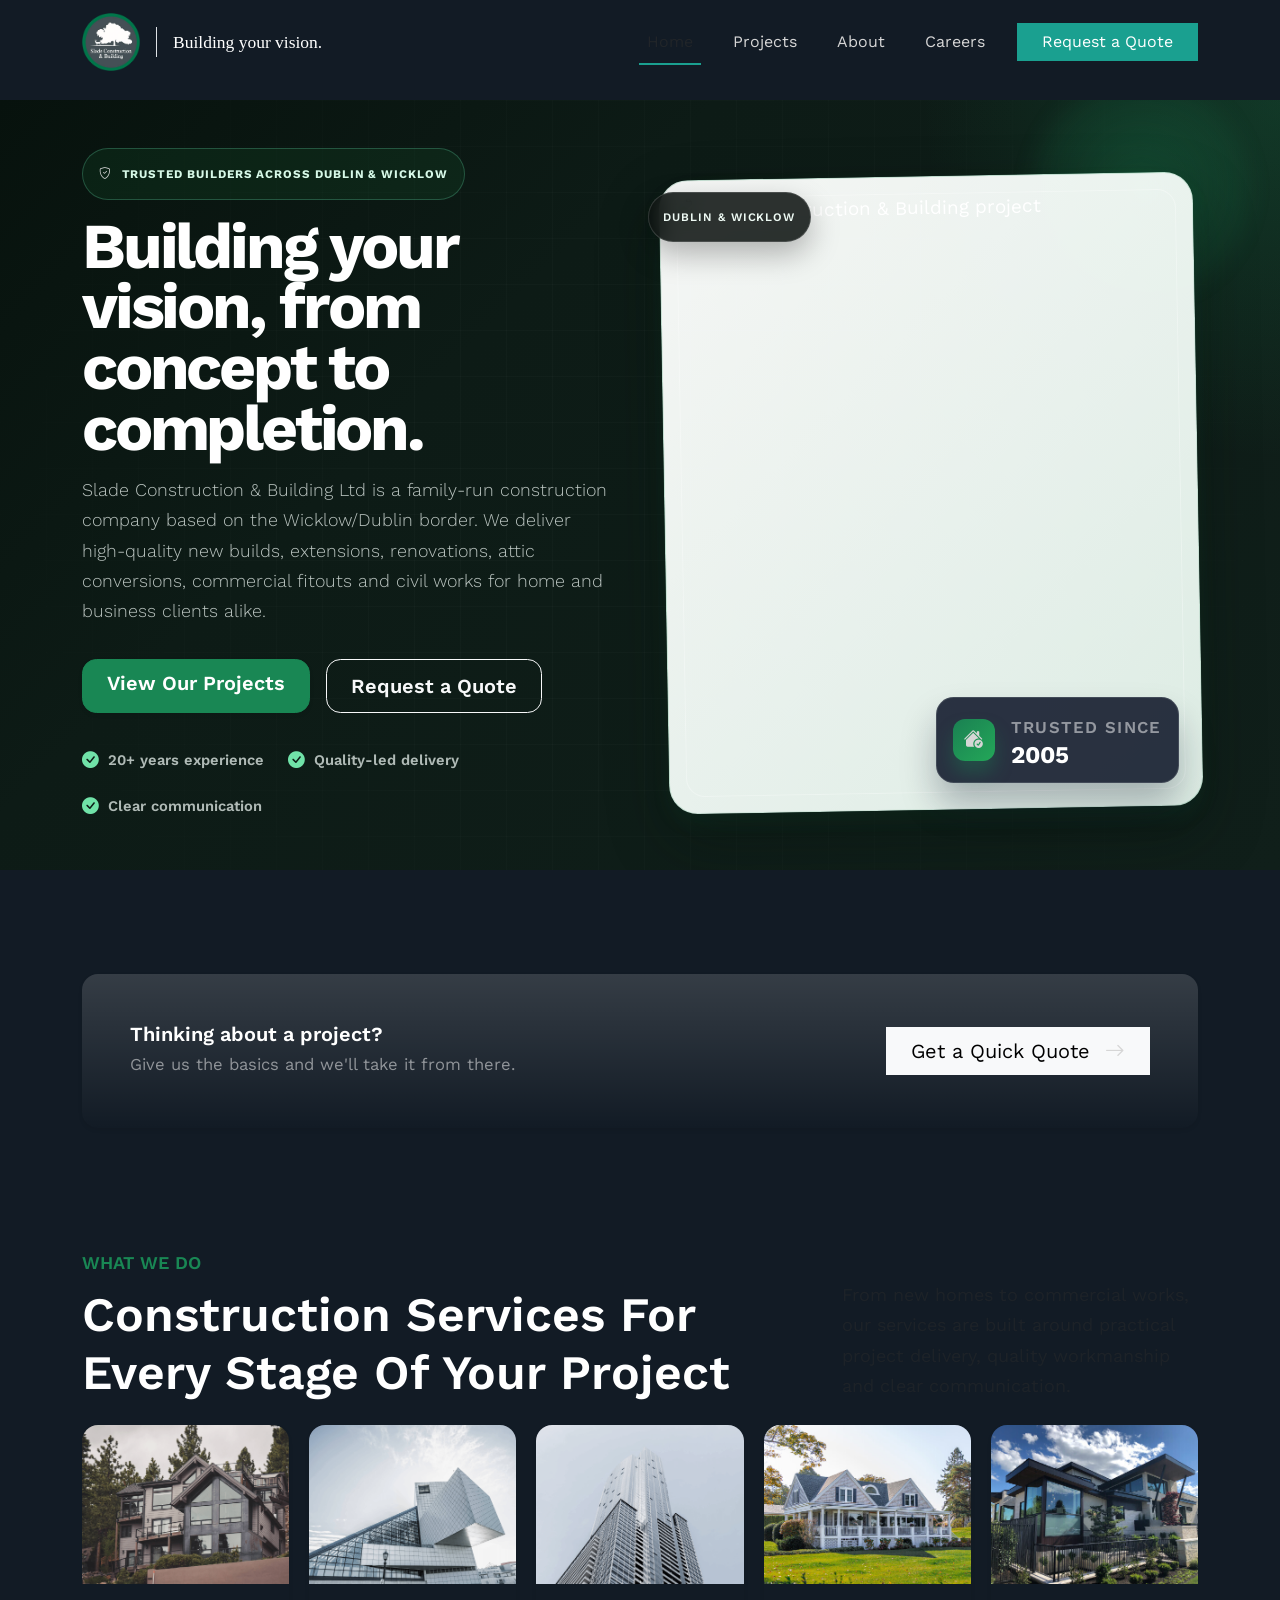
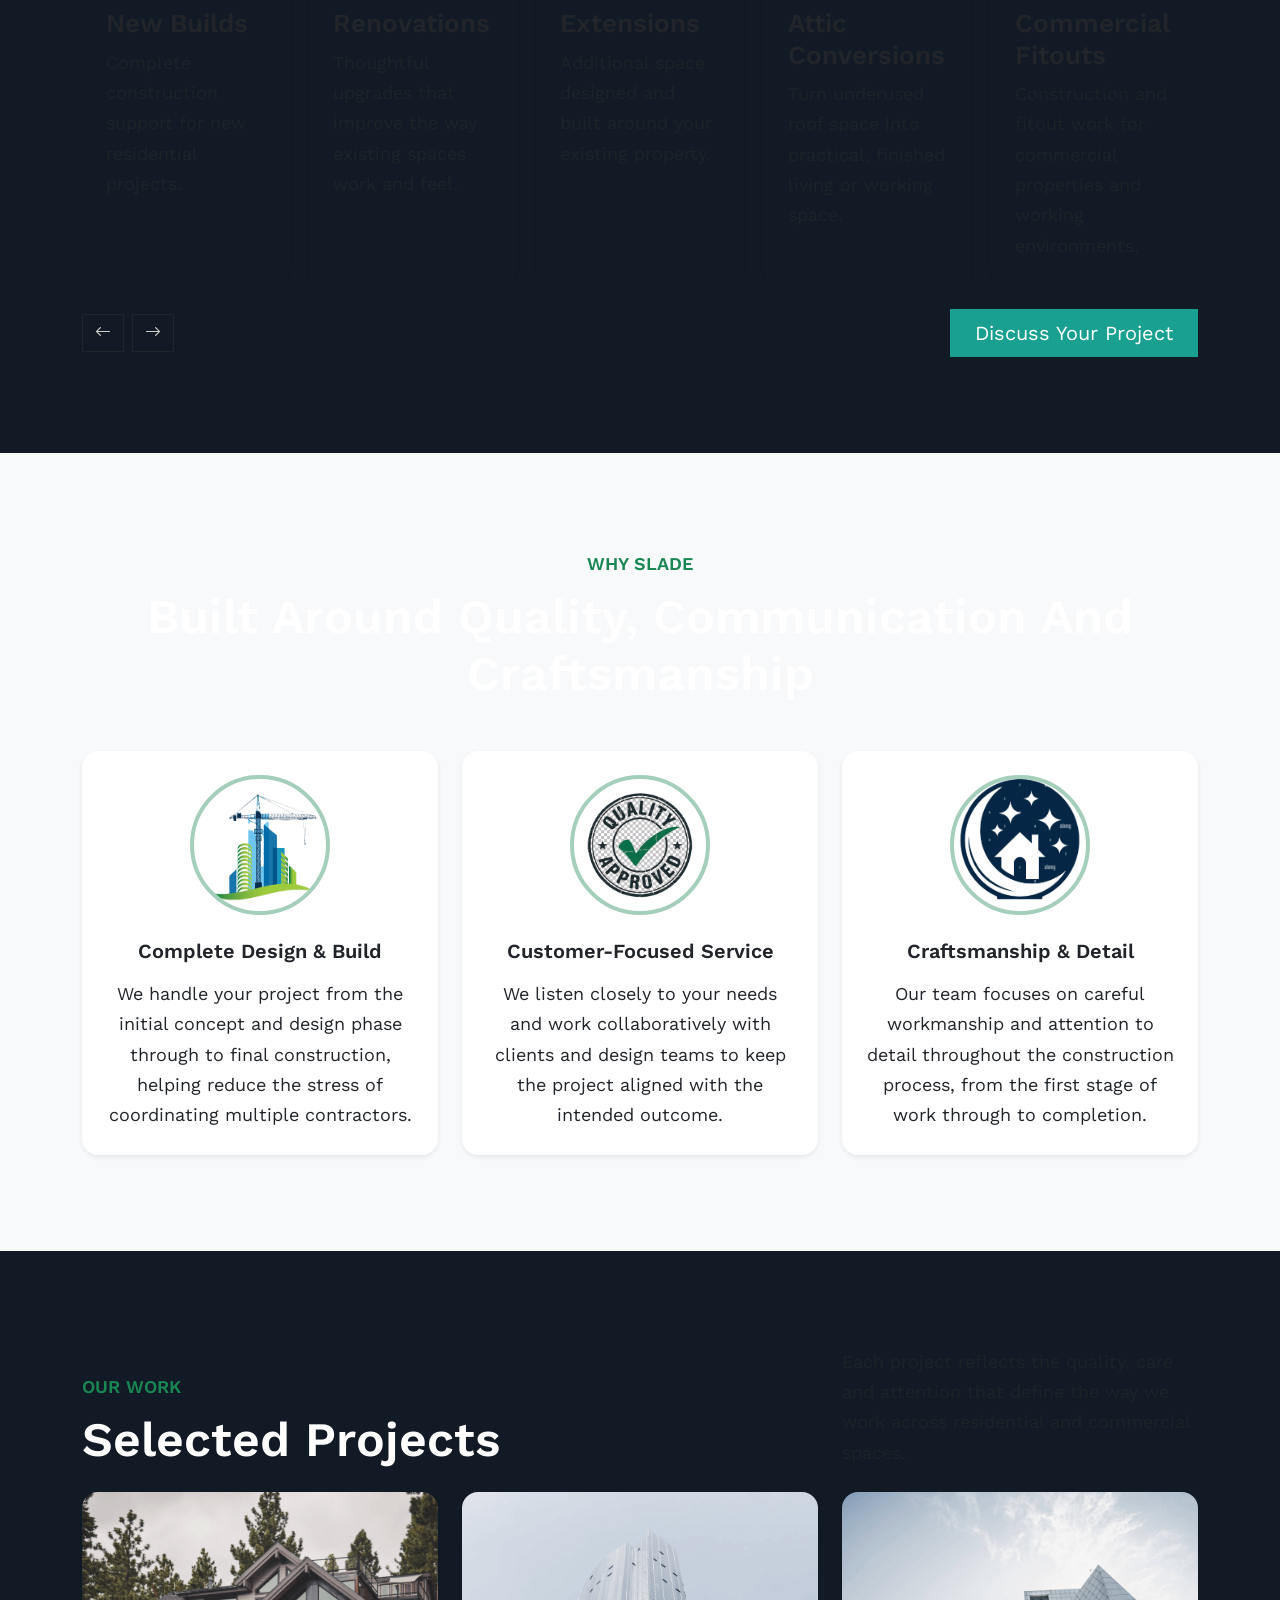
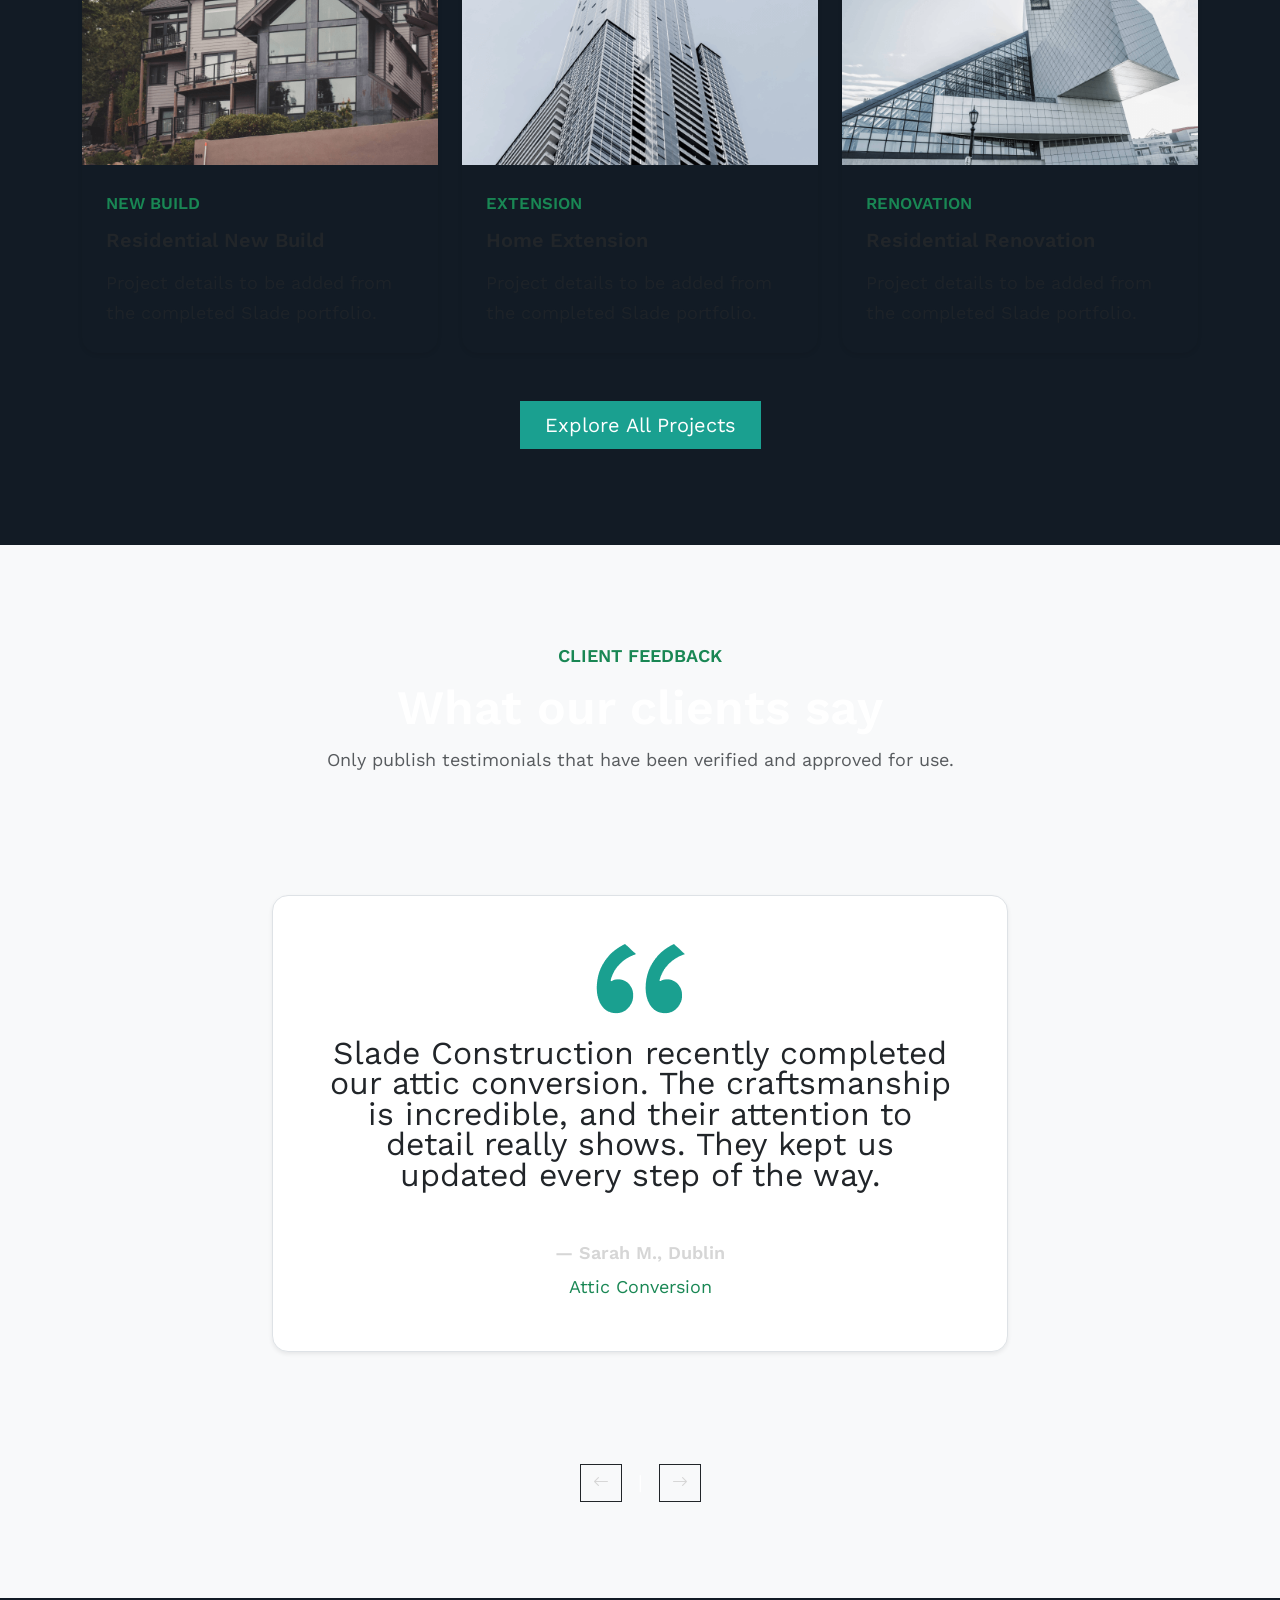
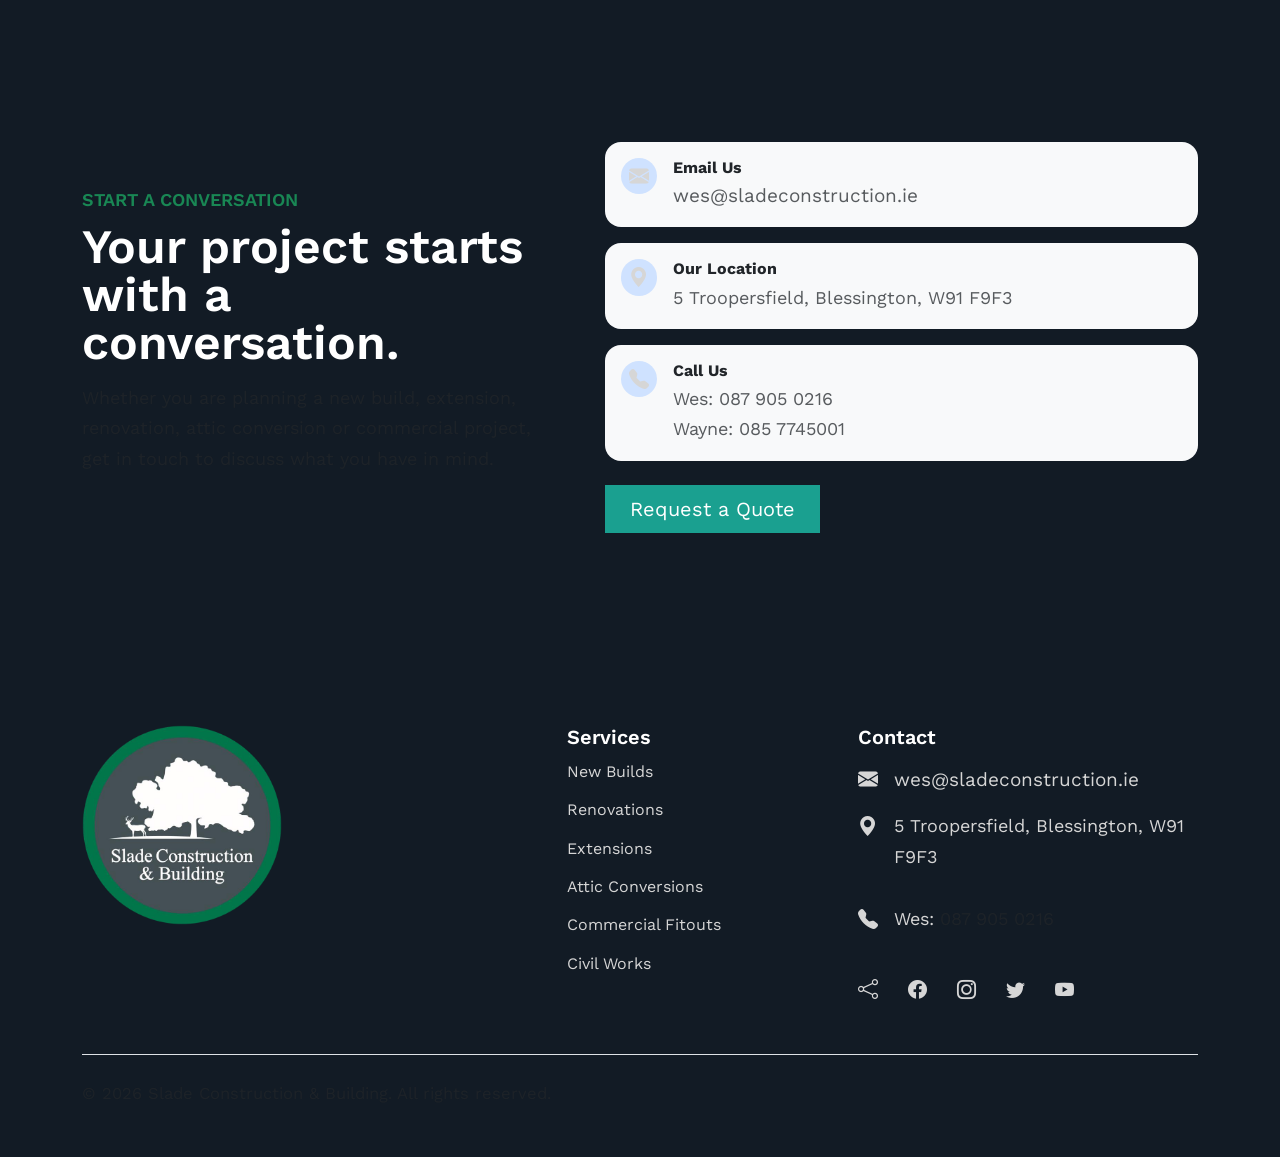
==== public/index.html @ 8c573cda "feat(ui): add dark template for Slade Company" ====
<!doctype html>
<html lang="en">

<head>
  <meta charset="utf-8">
  <meta name="viewport" content="width=device-width, initial-scale=1">

  <title>Slade Construction & Building | Dublin & Wicklow</title>
  <meta name="description"
    content="Slade Construction & Building delivers new builds, renovations, extensions, attic conversions, commercial fitouts and civil works across Dublin and Wicklow.">

  <link rel="canonical" href="https://sladeconstruction.ie/">

  <meta property="og:title" content="Slade Construction & Building">
  <meta property="og:description"
    content="Construction, renovations, extensions, new builds and commercial works across Dublin and Wicklow.">
  <meta property="og:url" content="https://sladeconstruction.ie/">
  <meta property="og:type" content="website">

  <link rel="stylesheet" href="css/vendor.css">
  <link rel="stylesheet" href="https://cdn.jsdelivr.net/npm/swiper@9/swiper-bundle.min.css">
  <link rel="stylesheet" href="https://cdn.jsdelivr.net/npm/bootstrap-icons@1.5.0/font/bootstrap-icons.css">
  <link href="https://cdn.jsdelivr.net/npm/bootstrap@5.2.3/dist/css/bootstrap.min.css" rel="stylesheet"
    integrity="sha384-rbsA2VBKQhggwzxH7pPCaAqO46MgnOM80zW1RWuH61DGLwZJEdK2Kadq2F9CUG65"
    crossorigin="anonymous">
  <link rel="stylesheet" href="style.css">

  <link rel="preconnect" href="https://fonts.googleapis.com">
  <link rel="preconnect" href="https://fonts.gstatic.com" crossorigin>
  <link
    href="https://fonts.googleapis.com/css2?family=Work+Sans:wght@300;400;500;600;700&display=swap"
    rel="stylesheet">

  <script src="js/modernizr.js"></script>
  <style>
    .site-logo { max-height: 58px; width: auto; object-fit: contain; }

    .site-header { backdrop-filter: blur(12px); }

    .hero-modern {
      position: relative;
      background:
        radial-gradient(circle at top right, rgba(33, 182, 110, 0.18), transparent 24%),
        linear-gradient(135deg, #07120d 0%, #0d1b16 35%, #101f1a 100%);
      overflow: hidden;
    }

    .hero-modern::before {
      content: "";
      position: absolute;
      inset: 0;
      background-image: linear-gradient(rgba(255, 255, 255, 0.02) 1px, transparent 1px), linear-gradient(90deg, rgba(255, 255, 255, 0.02) 1px, transparent 1px);
      background-size: 46px 46px;
      mask-image: radial-gradient(circle at center, black 35%, transparent 100%);
      pointer-events: none;
    }

    .hero-visual {
      position: relative;
      max-width: 680px;
      margin-inline: auto;
      z-index: 1;
    }

    .hero-visual::before {
      content: "";
      position: absolute;
      inset: -14% -10% auto auto;
      width: 220px;
      height: 220px;
      background: radial-gradient(circle, rgba(25, 135, 84, 0.32), rgba(25, 135, 84, 0));
      filter: blur(10px);
      border-radius: 50%;
      z-index: 0;
    }

    .hero-visual-tag {
      position: absolute;
      left: -1rem;
      top: 1.5rem;
      z-index: 3;
      background: rgba(9, 15, 12, 0.85);
      border: 1px solid rgba(255, 255, 255, 0.14);
      backdrop-filter: blur(10px);
      box-shadow: 0 12px 30px rgba(0, 0, 0, 0.28);
      color: #eefaf4;
      padding: 0.55rem 0.9rem;
      border-radius: 999px;
      font-size: 0.72rem;
      letter-spacing: 0.08em;
      text-transform: uppercase;
      font-weight: 600;
    }

    .hero-visual-card {
      position: relative;
      z-index: 1;
      background: linear-gradient(135deg, rgba(255,255,255,0.96), rgba(230,245,236,0.96));
      border: 1px solid rgba(25, 135, 84, 0.18);
      border-radius: 1.8rem;
      padding: 1rem;
      box-shadow: 0 26px 60px rgba(7, 18, 13, 0.38), 0 10px 18px rgba(25, 135, 84, 0.12);
      transform: translateY(8px) rotate(-1deg);
      overflow: hidden;
    }

    .hero-visual-card img {
      display: block;
      width: 100%;
      height: 600px;
      object-fit: cover;
      border-radius: 1.2rem;
      box-shadow: inset 0 0 0 1px rgba(255,255,255,0.3);
    }

    .hero-visual-badge {
      position: absolute;
      right: 1.2rem;
      bottom: 1.2rem;
      z-index: 3;
      background: rgba(15, 23, 42, 0.88);
      border: 1px solid rgba(255, 255, 255, 0.12);
      border-radius: 1.1rem;
      box-shadow: 0 22px 35px rgba(15, 23, 42, 0.28);
      padding: 0.9rem 1rem;
      min-width: 225px;
      color: #fff;
    }

    .hero-visual-badge .hero-icon {
      display: inline-flex;
      align-items: center;
      justify-content: center;
      width: 42px;
      height: 42px;
      border-radius: 12px;
      background: linear-gradient(135deg, rgba(25, 135, 84, 0.92), rgba(34, 197, 94, 0.8));
      color: #fff;
      font-size: 1.2rem;
      box-shadow: 0 12px 18px rgba(25, 135, 84, 0.35);
    }

    .hero-copy {
      position: relative;
      z-index: 1;
      color: #f4f8f5;
    }

    .hero-copy .eyebrow {
      display: inline-flex;
      align-items: center;
      gap: 0.6rem;
      border: 1px solid rgba(110, 231, 183, 0.25);
      background: rgba(22, 101, 52, 0.18);
      color: #d7f9e8;
      border-radius: 999px;
      padding: 0.6rem 1rem;
      font-size: 0.73rem;
      letter-spacing: 0.08em;
      text-transform: uppercase;
      font-weight: 700;
    }

    .hero-copy h1 {
      color: #fff;
      letter-spacing: -0.05em;
      font-size: clamp(2.7rem, 5vw, 5rem);
      line-height: 0.95;
      max-width: 620px;
    }

    .hero-copy .lead {
      color: rgba(228, 236, 232, 0.8);
      max-width: 620px;
      font-size: clamp(1.06rem, 1.4vw, 1.25rem);
    }

    .hero-actions {
      display: flex;
      flex-wrap: wrap;
      gap: 1rem;
      margin-top: 2rem;
    }

    .hero-actions .btn {
      min-height: 54px;
      padding-inline: 1.5rem;
      font-weight: 600;
      border-radius: 0.9rem;
    }

    .hero-metrics {
      display: flex;
      flex-wrap: wrap;
      gap: 1rem 1.5rem;
      margin-top: 2rem;
      color: rgba(228, 236, 232, 0.76);
      font-size: 0.92rem;
      font-weight: 600;
    }

    .hero-metrics span {
      display: inline-flex;
      align-items: center;
      gap: 0.55rem;
    }

    .hero-metrics i {
      color: #70e2a8;
      font-size: 1.05rem;
    }

    @media (max-width: 991.98px) {
      .hero-visual-card img {
        height: 500px;
      }

      .hero-visual-tag {
        left: 1rem;
      }
    }

    @media (max-width: 575.98px) {
      .hero-visual-card {
        padding: 0.75rem;
        border-radius: 1.4rem;
      }

      .hero-visual-card img {
        height: 360px;
        border-radius: 1rem;
      }

      .hero-visual-badge {
        right: 0.75rem;
        bottom: 0.75rem;
        min-width: 180px;
        padding: 0.75rem 0.8rem;
      }
    }
  </style>

  <style>
    .quote-modal .modal-content, #quoteModal .modal-content { border-radius: 1rem; }
    #quoteModal .form-control, #quoteModal .form-select { border-radius: .65rem; }
    #quoteModal .modal-header { border-bottom: 0; }
    @media (max-width: 575.98px) {
      #quoteModal .modal-body, #quoteModal .modal-header { padding-left: 1.25rem !important; padding-right: 1.25rem !important; }
    }
  </style>
</head>

<body data-bs-spy="scroll" data-bs-target="#main-navigation" data-bs-smooth-scroll="true" tabindex="0">

  <!-- Header -->
  <header id="nav" class="site-header position-fixed text-white bg-dark">
    <nav id="main-navigation" class="navbar navbar-expand-lg py-2" aria-label="Main navigation">
      <div class="container">
        <a class="navbar-brand d-flex align-items-center gap-3" href="./index.html" aria-label="Slade Construction & Building home">
          <img src="images/logo.png" class="site-logo" alt="Slade Construction & Building">
          <span class="d-none d-sm-block small text-white-80 border-start ps-3" style="font-family: 'Satisfy', cursive; font-weight: 500; font-style: bold; ">Building your vision.</span>
        </a>

        <button class="navbar-toggler text-white border-0" type="button" data-bs-toggle="offcanvas"
          data-bs-target="#mainMenu" aria-controls="mainMenu" aria-label="Open navigation">
          <i class="bi bi-list fs-2" aria-hidden="true"></i>
        </button>

        <div class="offcanvas offcanvas-end" tabindex="-1" id="mainMenu" aria-labelledby="mainMenuLabel">
          <div class="offcanvas-header">
            <h2 class="offcanvas-title h5" id="mainMenuLabel">Slade Construction</h2>
            <button type="button" class="btn-close btn-close-white" data-bs-dismiss="offcanvas" aria-label="Close navigation"></button>
          </div>
          <div class="offcanvas-body">
            <ul class="navbar-nav align-items-lg-center justify-content-end flex-grow-1">
              <li class="nav-item"><a class="nav-link active me-lg-4" href="index.html">Home</a></li>
              <li class="nav-item"><a class="nav-link me-lg-4" href="projects.html">Projects</a></li>
              <li class="nav-item"><a class="nav-link me-lg-4" href="about.html">About</a></li>
              <li class="nav-item"><a class="nav-link me-lg-4" href="careers.html">Careers</a></li>
              <li class="nav-item mt-3 mt-lg-0">
                <button type="button" class="btn btn-primary px-4" data-bs-toggle="modal" data-bs-target="#quoteModal">Request a Quote</button>
              </li>
            </ul>
          </div>
        </div>
      </div>
    </nav>
  </header>

  <main>
    <!-- Hero -->
    <section id="billboard" aria-labelledby="hero-title" class="hero-modern position-relative overflow-hidden">
      <div class="container py-5 py-lg-6 position-relative">
        <div class="row flex-lg-row-reverse align-items-center g-5">

          <div class="col-lg-6">
            <div class="hero-visual">
              <div class="hero-visual-tag">Dublin & Wicklow</div>
              <div class="hero-visual-card">
                <img src="images/billboard.png" alt="Slade Construction & Building project" width="700" height="500">
              </div>
              <div class="hero-visual-badge d-flex align-items-center gap-3">
                <div class="hero-icon"><i class="bi bi-house-check-fill" aria-hidden="true"></i></div>
                <div>
                  <div class="small text-white-50 text-uppercase fw-semibold" style="letter-spacing: .08em;">Trusted since</div>
                  <div class="fs-4 fw-bold lh-1 mb-0">2005</div>
                </div>
              </div>
            </div>
          </div>

          <div class="col-lg-6 hero-copy">
            <span class="eyebrow">
              <i class="bi bi-shield-check" aria-hidden="true"></i> Trusted builders across Dublin & Wicklow
            </span>

            <h1 id="hero-title" class="my-3 fw-bold">Building your vision, from concept to completion.</h1>

            <p class="lead mb-4">
              Slade Construction & Building Ltd is a family-run construction company based on the
              Wicklow/Dublin border. We deliver high-quality new builds, extensions, renovations,
              attic conversions, commercial fitouts and civil works for home and business clients alike.
            </p>

            <div class="hero-actions">
              <a href="#projects" class="btn btn-success btn-lg shadow-sm">View Our Projects</a>
              <button type="button" class="btn btn-outline-light btn-lg" data-bs-toggle="modal" data-bs-target="#quoteModal">
                Request a Quote
              </button>
            </div>

            <div class="hero-metrics small">
              <span><i class="bi bi-check-circle-fill" aria-hidden="true"></i> 20+ years experience</span>
              <span><i class="bi bi-check-circle-fill" aria-hidden="true"></i> Quality-led delivery</span>
              <span><i class="bi bi-check-circle-fill" aria-hidden="true"></i> Clear communication</span>
            </div>
          </div>

        </div>
      </div>
    </section>

    <!-- Quick quote CTA -->
    <section id="quote-selector" class="py-4" aria-labelledby="quote-title">
      <div class="container">
        <div class="billboard-search p-4 p-md-5 d-flex flex-column flex-md-row align-items-md-center justify-content-between gap-3 rounded-4 border-0 shadow-sm bg-gradient" style="background: linear-gradient(135deg, rgba(15, 23, 42, 0.95), rgba(22, 101, 52, 0.88)); color: #fff;">
          <div>
            <h2 id="quote-title" class="h5 mb-1 text-white">Thinking about a project?</h2>
            <p class="small text-white-50 mb-0">Give us the basics and we'll take it from there.</p>
          </div>
          <button type="button" class="btn btn-light btn-lg px-4" data-bs-toggle="modal" data-bs-target="#quoteModal">
            Get a Quick Quote <i class="bi bi-arrow-right ms-2" aria-hidden="true"></i>
          </button>
        </div>
      </div>
    </section>

    <!-- Services -->
    <section id="services" aria-labelledby="services-title">
      <div class="container my-5 py-5">
        <div class="row align-items-end mb-4">
          <div class="col-lg-8">
            <p class="text-uppercase fw-semibold mb-2 text-success">What we do</p>
            <h2 id="services-title" class="text-capitalize m-0">Construction services for every stage of your project</h2>
          </div>
          <div class="col-lg-4">
            <p class="mb-0 mt-3 mt-lg-0 text-body-secondary">
              From new homes to commercial works, our services are built around practical project delivery,
              quality workmanship and clear communication.
            </p>
          </div>
        </div>

        <section class="swiper residence-swiper position-relative overflow-hidden" aria-label="Slade Construction services">
          <div class="swiper-wrapper">

            <div class="swiper-slide h-auto">
              <article class="card h-100 border-0 shadow-sm rounded-4 overflow-hidden">
                <a href="#contact" aria-label="Enquire about new builds">
                  <img src="images/item15.png" class="card-img-top" alt="New build construction project">
                </a>
                <div class="card-body p-4 d-flex flex-column">
                  <a href="projects.html" class="h5 card-title text-dark text-decoration-none">New Builds</a>
                  <p class="card-text text-body-secondary">Complete construction support for new residential projects.</p>
                </div>
              </article>
            </div>

            <div class="swiper-slide h-auto">
              <article class="card h-100 border-0 shadow-sm rounded-4 overflow-hidden">
                <a href="#contact" aria-label="Enquire about renovations">
                  <img src="images/item16.png" class="card-img-top" alt="Renovation project">
                </a>
                <div class="card-body p-4 d-flex flex-column">
                  <a href="projects.html" class="h5 card-title text-dark text-decoration-none">Renovations</a>
                  <p class="card-text text-body-secondary">Thoughtful upgrades that improve the way existing spaces work and feel.</p>
                </div>
              </article>
            </div>

            <div class="swiper-slide h-auto">
              <article class="card h-100 border-0 shadow-sm rounded-4 overflow-hidden">
                <a href="#contact" aria-label="Enquire about extensions">
                  <img src="images/item17.png" class="card-img-top" alt="Home extension project">
                </a>
                <div class="card-body p-4 d-flex flex-column">
                  <a href="projects.html" class="h5 card-title text-dark text-decoration-none">Extensions</a>
                  <p class="card-text text-body-secondary">Additional space designed and built around your existing property.</p>
                </div>
              </article>
            </div>

            <div class="swiper-slide h-auto">
              <article class="card h-100 border-0 shadow-sm rounded-4 overflow-hidden">
                <a href="#contact" aria-label="Enquire about attic conversions">
                  <img src="images/item1.jpg" class="card-img-top" alt="Attic conversion project">
                </a>
                <div class="card-body p-4 d-flex flex-column">
                  <a href="projects.html" class="h5 card-title text-dark text-decoration-none">Attic Conversions</a>
                  <p class="card-text text-body-secondary">Turn underused roof space into practical, finished living or working space.</p>
                </div>
              </article>
            </div>

            <div class="swiper-slide h-auto">
              <article class="card h-100 border-0 shadow-sm rounded-4 overflow-hidden">
                <a href="#contact" aria-label="Enquire about commercial fitouts">
                  <img src="images/item2.jpg" class="card-img-top" alt="Commercial fitout project">
                </a>
                <div class="card-body p-4 d-flex flex-column">
                  <a href="projects.html" class="h5 card-title text-dark text-decoration-none">Commercial Fitouts</a>
                  <p class="card-text text-body-secondary">Construction and fitout work for commercial properties and working environments.</p>
                </div>
              </article>
            </div>

            <div class="swiper-slide h-auto">
              <article class="card h-100 border-0 shadow-sm rounded-4 overflow-hidden">
                <a href="#contact" aria-label="Enquire about civil works">
                  <img src="images/item3.jpg" class="card-img-top" alt="Civil works construction project">
                </a>
                <div class="card-body p-4 d-flex flex-column">
                  <h3 class="h5 card-title text-dark mb-2">Civil Works</h3>
                  <p class="card-text text-body-secondary">Groundworks, structural and associated construction works.</p>
                </div>
              </article>
            </div>

          </div>
        </section>
        <div class="d-flex justify-content-between align-items-center mt-4">
          <div class="d-flex gap-2" aria-label="Service carousel controls">
            <button type="button" class="btn btn-outline-dark residence-swiper-prev" aria-label="Previous service">
              <i class="bi bi-arrow-left" aria-hidden="true"></i>
            </button>
            <button type="button" class="btn btn-outline-dark residence-swiper-next" aria-label="Next service">
              <i class="bi bi-arrow-right" aria-hidden="true"></i>
            </button>
          </div>
          <a href="#contact" class="btn btn-primary btn-lg px-4">Discuss Your Project</a>
        </div>
      </div>
    </section>

    <!-- About / values -->
    <section id="about-us" aria-labelledby="about-title" class="bg-body-tertiary py-5">
      <div class="container py-lg-5">
        <div class="row align-items-center">

          <div class="col-12 text-center mb-5">
            <p class="text-uppercase fw-semibold mb-2 text-success">Why Slade</p>
            <h2 id="about-title" class="text-capitalize m-0">Built around quality, communication and craftsmanship</h2>
          </div>

          <div class="col-lg-4 mb-5 mb-lg-0">
            <article class="text-center h-100 p-4 rounded-4 border-0 shadow-sm bg-white">
              <img src="images/construction.png" class="rounded-circle mb-4 border border-4 border-success-subtle" alt="Complete design and build service"
                width="140" height="140" loading="lazy">
              <a href="projects.html" class="h5 d-block text-dark text-decoration-none mb-3">Complete Design &amp; Build</a>
              <p class="mb-0 text-body">
                We handle your project from the initial concept and design phase through to final construction,
                helping reduce the stress of coordinating multiple contractors.
              </p>
            </article>
          </div>

          <div class="col-lg-4 mb-5 mb-lg-0">
            <article class="text-center h-100 p-4 rounded-4 border-0 shadow-sm bg-white">
              <img src="images/quality.png" class="rounded-circle mb-4 border border-4 border-success-subtle" alt="Customer-focused construction service"
                width="140" height="140" loading="lazy">
              <a href="projects.html" class="h5 d-block text-dark text-decoration-none mb-3">Customer-Focused Service</a>
              <p class="mb-0 text-body">
                We listen closely to your needs and work collaboratively with clients and design teams to keep
                the project aligned with the intended outcome.
              </p>
            </article>
          </div>

          <div class="col-lg-4">
            <article class="text-center h-100 p-4 rounded-4 border-0 shadow-sm bg-white">
              <img src="images/dream.png" class="rounded-circle mb-4 border border-4 border-success-subtle" alt="Skilled construction craftsmanship"
                width="140" height="140" loading="lazy">
              <a href="projects.html" class="h5 d-block text-dark text-decoration-none mb-3">Craftsmanship &amp; Detail</a>
              <p class="mb-0 text-body">
                Our team focuses on careful workmanship and attention to detail throughout the construction
                process, from the first stage of work through to completion.
              </p>
            </article>
          </div>

        </div>
      </div>
    </section>

    <!-- Projects -->
    <section id="projects" aria-labelledby="projects-title">
      <div class="container my-5 py-5">

        <div class="row align-items-end mb-4">
          <div class="col-lg-8">
            <p class="text-uppercase fw-semibold mb-2 text-success">Our work</p>
            <h2 id="projects-title" class="text-capitalize m-0">Selected projects</h2>
          </div>
          <div class="col-lg-4">
            <p class="mb-0 mt-3 mt-lg-0 text-body-secondary">
              Each project reflects the quality, care and attention that define the way we work across residential and commercial spaces.
            </p>
          </div>
        </div>

        <div class="row g-4">
          <div class="col-md-6 col-lg-4">
            <article class="card h-100 border-0 shadow-sm rounded-4 overflow-hidden">
              <img src="images/item15.png" class="card-img-top" alt="Slade Construction new build project"
                loading="lazy">
              <div class="card-body p-4">
                <p class="small text-uppercase mb-2 text-success fw-semibold">New Build</p>
                <a href="project-single.html" class="h5 d-block text-dark text-decoration-none mb-3">Residential New Build</a>
                <p class="mb-0 text-body-secondary">Project details to be added from the completed Slade portfolio.</p>
              </div>
            </article>
          </div>

          <div class="col-md-6 col-lg-4">
            <article class="card h-100 border-0 shadow-sm rounded-4 overflow-hidden">
              <img src="images/item17.png" class="card-img-top" alt="Slade Construction extension project"
                loading="lazy">
              <div class="card-body p-4">
                <p class="small text-uppercase mb-2 text-success fw-semibold">Extension</p>
                <a href="project-single.html" class="h5 d-block text-dark text-decoration-none mb-3">Home Extension</a>
                <p class="mb-0 text-body-secondary">Project details to be added from the completed Slade portfolio.</p>
              </div>
            </article>
          </div>

          <div class="col-md-6 col-lg-4">
            <article class="card h-100 border-0 shadow-sm rounded-4 overflow-hidden">
              <img src="images/item16.png" class="card-img-top" alt="Slade Construction renovation project"
                loading="lazy">
              <div class="card-body p-4">
                <p class="small text-uppercase mb-2 text-success fw-semibold">Renovation</p>
                <a href="project-single.html" class="h5 d-block text-dark text-decoration-none mb-3">Residential Renovation</a>
                <p class="mb-0 text-body-secondary">Project details to be added from the completed Slade portfolio.</p>
              </div>
            </article>
          </div>
        </div>

        <div class="text-center mt-5">
          <a href="projects.html" class="btn btn-primary btn-lg px-4">Explore All Projects</a>
        </div>

      </div>
    </section>

    <!-- Testimonials -->
    <section id="testimonial" aria-labelledby="testimonial-title" class="bg-body-tertiary py-5">
      <div class="container my-5">
        <div class="text-center mb-4">
          <p class="text-uppercase fw-semibold mb-2 text-success">Client feedback</p>
          <h2 id="testimonial-title">What our clients say</h2>
          <p class="text-muted">Only publish testimonials that have been verified and approved for use.</p>
        </div>

        <div class="swiper testimonial-swiper">
          <div class="swiper-wrapper">

            <div class="swiper-slide">
              <article class="row my-5 py-lg-5">
                <div class="col-md-8 mx-auto">
                  <div class="rounded-4 border border-1 bg-white shadow-sm p-4 p-lg-5 text-center">
                    <img src="images/quote.png" class="rounded mx-auto d-inline" alt="" aria-hidden="true">
                    <p class="testimonial-p mt-4 mb-4 text-body">
                      Slade Construction recently completed our attic conversion. The craftsmanship is incredible,
                      and their attention to detail really shows. They kept us updated every step of the way.
                    </p>
                    <p class="pt-4 mb-1 fw-semibold">— Sarah M., Dublin</p>
                    <p class="mb-0 text-success">Attic Conversion</p>
                  </div>
                </div>
              </article>
            </div>

            <div class="swiper-slide">
              <article class="row my-5 py-lg-5">
                <div class="col-md-8 mx-auto">
                  <div class="rounded-4 border border-1 bg-white shadow-sm p-4 p-lg-5 text-center">
                    <img src="images/quote.png" class="rounded mx-auto d-inline" alt="" aria-hidden="true">
                    <p class="testimonial-p mt-4 mb-4 text-body">
                      We used Slade for our home extension and the entire process was seamless. Having a single
                      team handle both the design and the actual build saved us stress throughout the project.
                    </p>
                    <p class="pt-4 mb-1 fw-semibold">— David O., Wicklow</p>
                    <p class="mb-0 text-success">Home Extension</p>
                  </div>
                </div>
              </article>
            </div>

            <div class="swiper-slide">
              <article class="row my-5 py-lg-5">
                <div class="col-md-8 mx-auto">
                  <div class="rounded-4 border border-1 bg-white shadow-sm p-4 p-lg-5 text-center">
                    <img src="images/quote.png" class="rounded mx-auto d-inline" alt="" aria-hidden="true">
                    <p class="testimonial-p mt-4 mb-4 text-body">
                      The team at Slade worked brilliantly with our architect during our renovation and listened
                      carefully to what we wanted from the finished space.
                    </p>
                    <p class="pt-4 mb-1 fw-semibold">— Elena K., Bray</p>
                    <p class="mb-0 text-success">Renovation</p>
                  </div>
                </div>
              </article>
            </div>

          </div>

          <div class="d-flex justify-content-center align-items-center gap-3 mt-3">
            <button type="button" class="btn btn-outline-dark testimonial-swiper-prev testimonial-arrow"
              aria-label="Previous testimonial">
              <i class="bi bi-arrow-left" aria-hidden="true"></i>
            </button>
            <span aria-hidden="true">|</span>
            <button type="button" class="btn btn-outline-dark testimonial-swiper-next testimonial-arrow"
              aria-label="Next testimonial">
              <i class="bi bi-arrow-right" aria-hidden="true"></i>
            </button>
          </div>
        </div>
      </div>
    </section>

    <!-- Contact -->
    <section id="contact" aria-labelledby="contact-title">
      <div class="container my-5 py-5">
        <div class="row featurette py-lg-5 align-items-center">

          <div class="col-md-5 order-md-1 d-flex">
            <div>
              <p class="text-uppercase fw-semibold mb-2 text-success">Start a conversation</p>
              <h2 id="contact-title" class="lh-1 mb-3">Your project starts with a conversation.</h2>
              <p class="text-body-secondary">
                Whether you are planning a new build, extension, renovation, attic conversion or commercial
                project, get in touch to discuss what you have in mind.
              </p>
            </div>
          </div>

          <div class="col-md-7 order-md-2">
            <div class="text-content ps-md-5 mt-4 mt-md-0">

              <ul class="list-group list-group-flush border-0">

                <li class="list-group-item border-0 bg-body-tertiary rounded-4 px-3 py-3 mb-3 d-flex align-items-start">
                  <span class="badge bg-primary-subtle text-primary rounded-pill p-2 me-3">
                    <i class="bi bi-envelope-fill fs-5" aria-hidden="true"></i>
                  </span>
                  <div>
                    <h3 class="h6 mb-1 text-dark fw-bold">Email Us</h3>
                    <a href="mailto:wes@sladeconstruction.ie"
                      class="text-decoration-none text-muted">wes@sladeconstruction.ie</a>
                  </div>
                </li>

                <li class="list-group-item border-0 bg-body-tertiary rounded-4 px-3 py-3 mb-3 d-flex align-items-start">
                  <span class="badge bg-primary-subtle text-primary rounded-pill p-2 me-3">
                    <i class="bi bi-geo-alt-fill fs-5" aria-hidden="true"></i>
                  </span>
                  <div>
                    <h3 class="h6 mb-1 text-dark fw-bold">Our Location</h3>
                    <p class="mb-0 text-muted">5 Troopersfield, Blessington, W91 F9F3</p>
                  </div>
                </li>

                <li class="list-group-item border-0 bg-body-tertiary rounded-4 px-3 py-3 d-flex align-items-start">
                  <span class="badge bg-primary-subtle text-primary rounded-pill p-2 me-3">
                    <i class="bi bi-telephone-fill fs-5" aria-hidden="true"></i>
                  </span>
                  <div>
                    <h3 class="h6 mb-1 text-dark fw-bold">Call Us</h3>
                    <p class="mb-0 text-muted">Wes: <a href="tel:0879050216" class="text-muted text-decoration-none">087 905 0216</a></p>
                    <p class="mb-0 text-muted">Wayne: <a href="tel:0857745001" class="text-muted text-decoration-none">085 7745001</a></p>
                  </div>
                </li>

              </ul>

              <button type="button" class="btn btn-primary btn-lg px-4 mt-4" data-bs-toggle="modal" data-bs-target="#quoteModal">
                Request a Quote
              </button>

            </div>
          </div>

        </div>
      </div>
    </section>
  </main>

  <!-- Footer -->
  <footer id="footer">
    <div class="container footer-container py-5">

      <div class="row g-5">

        <div class="col-md-5">
          <a href="./index.html" class="d-inline-block mb-3" aria-label="Slade Construction & Building home" style="align-items: center; display: flex;">
            <img src="images/logo.png" height="200" alt="Slade Construction & Building">
          </a>
        </div>

        <div class="col-sm-6 col-md-3">
          <h2 class="h5">Services</h2>
          <ul class="nav flex-column">
            <li class="nav-item mb-2"><a href="project-single.html" class="nav-link p-0">New Builds</a></li>
            <li class="nav-item mb-2"><a href="project-single.html" class="nav-link p-0">Renovations</a></li>
            <li class="nav-item mb-2"><a href="project-single.html" class="nav-link p-0">Extensions</a></li>
            <li class="nav-item mb-2"><a href="project-single.html" class="nav-link p-0">Attic Conversions</a></li>
            <li class="nav-item mb-2"><a href="project-single.html" class="nav-link p-0">Commercial Fitouts</a></li>
            <li class="nav-item mb-2"><a href="project-single.html" class="nav-link p-0">Civil Works</a></li>
          </ul>
        </div>

        <div class="col-sm-6 col-md-4">
          <h2 class="h5">Contact</h2>
          <ul class="list-group list-group-flush border-0">

            <li class="list-group-item border-0 bg-transparent d-flex align-items-start px-0">
              <i class="bi bi-envelope-fill fs-5 me-3" aria-hidden="true"></i>
              <a href="mailto:wes@sladeconstruction.ie"
                class="text-decoration-none">wes@sladeconstruction.ie</a>
            </li>

            <li class="list-group-item border-0 bg-transparent d-flex align-items-start px-0">
              <i class="bi bi-geo-alt-fill fs-5 me-3" aria-hidden="true"></i>
              <p>5 Troopersfield, Blessington, W91 F9F3</p>
            </li>

            <li class="list-group-item border-0 bg-transparent d-flex align-items-start px-0">
              <i class="bi bi-telephone-fill fs-5 me-3" aria-hidden="true"></i>
              <p>Wes: <a href="tel:0879050216" class="text-muted text-decoration-none">087 905 0216</a></p>                      
            </li>

          </ul>

          <!-- Add verified social profile URLs before launch. -->

          <div class="d-flex gap-3 mt-3" aria-label="Social media">
            <span class="text-muted" title="Social profile URL to be added">
              <i class="bi bi-share fs-5 pe-4" aria-hidden="true"></i>
              <i class="bi-facebook pe-4"></i>
              <i class="bi-instagram pe-4"></i>
              <i class="bi-twitter pe-4"></i>
              <i class="bi-youtube pe-4"></i>
            </span>
          </div>
        </div>

      </div>

      <div class="border-top mt-5 pt-4">
        <p class="small text-muted mb-0">
          &copy; <span id="current-year"></span> Slade Construction &amp; Building. All rights reserved.
        </p>
      </div>

    </div>
  </footer>

  <script src="js/script.js"></script>
  <script src="https://cdn.jsdelivr.net/npm/swiper@9/swiper-bundle.min.js"></script>
  <script src="https://cdn.jsdelivr.net/npm/bootstrap@5.2.3/dist/js/bootstrap.bundle.min.js"
    integrity="sha384-kenU1KFdBIe4zVF0s0G1M5b4hcpxyD9F7jL+jjXkk+Q2h455rYXK/7HAuoJl+0I4"
    crossorigin="anonymous"></script>
  <script>
    document.getElementById("current-year").textContent = new Date().getFullYear();

    // Initialize Swiper for services
    const residenceSwiper = new Swiper('.residence-swiper', {
      slidesPerView: 1,
      spaceBetween: 20,
      loop: true,
      navigation: {
        nextEl: '.residence-swiper-next',
        prevEl: '.residence-swiper-prev',
      },
      breakpoints: {
        576: { slidesPerView: 4 },
        992: { slidesPerView: 5 },
      },
    });

    // Initialize Swiper for testimonials
    const testimonialSwiper = new Swiper('.testimonial-swiper', {
      slidesPerView: 1,
      spaceBetween: 20,
      loop: true,
      navigation: {
        nextEl: '.testimonial-swiper-next',
        prevEl: '.testimonial-swiper-prev',
      },
    });
  </script>


  <!-- Request a Quote modal -->
  <div class="modal fade" id="quoteModal" tabindex="-1" aria-labelledby="quoteModalLabel" aria-hidden="true">
    <div class="modal-dialog modal-dialog-centered modal-lg">
      <div class="modal-content border-0 shadow-lg bg-dark">
        <div class="modal-header px-4 pt-4 pb-2">
          <div>
            <p class="text-uppercase fw-semibold text-white small mb-1">Start your project</p>
            <h2 class="modal-title h3 mb-1" id="quoteModalLabel">Request a Quote</h2>
            <p class="text-muted mb-0 small">Tell us the basics. It only takes a minute.</p>
          </div>
          <button type="button" class="btn-close" data-bs-dismiss="modal" aria-label="Close"></button>
        </div>
        <div class="modal-body p-4">
          <!-- Connect this form to the site's enquiry endpoint before production. -->
          <form action="contact.html" method="get" id="quickQuoteForm">
            <input type="hidden" name="source" value="quote-modal">
            <div class="row g-3">
              <div class="col-md-6">
                <label for="quote-name" class="form-label">Your name <span class="text-primary">*</span></label>
                <input type="text" class="form-control form-control-lg" id="quote-name" name="name" autocomplete="name" required>
              </div>
              <div class="col-md-6">
                <label for="quote-contact" class="form-label">Phone or email <span class="text-primary">*</span></label>
                <input type="text" class="form-control form-control-lg" id="quote-contact" name="contact" autocomplete="email" placeholder="How should we contact you?" required>
              </div>
              <div class="col-md-6">
                <label for="quote-type" class="form-label">What do you need? <span class="text-primary">*</span></label>
                <select class="form-select form-select-lg" id="quote-type" name="project_type" required>
                  <option value="" selected>Select a project type</option>
                  <option value="new-build">New Build</option>
                  <option value="renovation">Renovation</option>
                  <option value="extension">Extension</option>
                  <option value="attic-conversion">Attic Conversion</option>
                  <option value="commercial-fitout">Commercial Fitout</option>
                  <option value="civil-works">Civil Works</option>
                  <option value="other">Other / Not sure yet</option>
                </select>
              </div>
              <div class="col-md-6">
                <label for="quote-location" class="form-label">Project location <span class="text-primary">*</span></label>
                <input type="text" class="form-control form-control-lg" id="quote-location" name="location" autocomplete="address-level2" placeholder="Town / area" required>
              </div>
              <div class="col-12">
                <label for="quote-message" class="form-label">A few details <span class="text-muted fw-normal">(optional)</span></label>
                <textarea class="form-control" id="quote-message" name="message" rows="3" placeholder="Briefly tell us what you are planning..."></textarea>
              </div>
            </div>
            <div class="d-flex flex-column flex-sm-row align-items-sm-center justify-content-between gap-3 mt-4">
              <p class="small text-muted mb-0"><i class="bi bi-shield-check me-1" aria-hidden="true"></i>No obligation — just an initial conversation.</p>
              <button type="submit" class="btn btn-primary btn-lg px-4">Send My Enquiry <i class="bi bi-arrow-right ms-2" aria-hidden="true"></i></button>
            </div>
          </form>
        </div>
      </div>
    </div>
  </div>

</body>

</html>
---- public/style.css ----
/*
Theme Name: Rentiz
Theme URI: 
Author: TemplatesJungle
Author URI: https://templatesjungle.com/
Description: Rentiz is Bootstrap 5 HTML Template for real estate by TemplatesJungle.
Version: 1.2
*/

/** Base Styles
--------------------------------------------------------------*/


:root {
  --accent-color: #1AA090;
  /* --secondary-color: #E2EAF1; */
  --dark-color: #121B25;
  --grey-color: #83898F;
  --body-text-color: #FFFFFF;
  --light-text-color: #D6D6D6;
  --link-color: #092035;
}

/** Typography
  --------------------------------------------------------------*/
body {
  font-family: 'Work Sans', sans-serif;
  font-weight: 400;
  font-size: 19px;
  line-height: 1.6em;
  color: var(--body-text-color);
  background-color: var(--dark-color);

}

h1,
.h1,
h2,
.h2,
h3,
.h3,
h4,
.h4,
h5,
.h5,
h6,
.h6 {
  font-family: 'Work Sans', sans-serif;
  font-weight: 600;
  color: var(--body-text-color);
}

h1,
.h1 {
  font-size: 68px;
}

h2,
.h2 {
  font-size: 48px;
}

@media only screen and (max-width: 500px) {

  h1,
  .h1 {
    font-size: 58px;
  }

  h2,
  .h2 {
    font-size: 40px;
  }
}

em {
  font-weight: 700;
}

ul {
  padding: 0;
}

p {
  font-family: 'Work Sans', sans-serif;
  color: var(--light-text-color);
  font-size: 18px;
}

a {
  color: var(--light-text-color);
  text-decoration: none;
  transition: all 0.3s ease-out;
}

a:hover {
  color: var(--body-text-color);
}


li.residence-list {
  list-style: none;
  margin-right: 10px;
}

i {
  color: var(--light-text-color);
}

i:hover {
  color: var(--body-text-color);
  text-decoration: none;
}


/* Bootstrap button style  */
.btn {
  --bs-btn-border-radius: 0 rem;
}

.btn-primary {
  --bs-btn-color: #fff;
  --bs-btn-bg: var(--accent-color);
  --bs-btn-border-color: var(--accent-color);
  --bs-btn-hover-color: #fff;
  --bs-btn-hover-bg: var(--accent-color);
  --bs-btn-hover-border-color: var(--accent-color);

  --bs-btn-active-color: #fff;
  --bs-btn-active-bg: var(--accent-color);
  --bs-btn-active-border-color: var(--accent-color);

  --bs-btn-disabled-color: #fff;
  --bs-btn-disabled-bg: var(--accent-color);
  --bs-btn-disabled-border-color: var(--accent-color);
}

.btn-outline-primary {
  --bs-btn-color: var(--accent-color);
  --bs-btn-border-color: var(--accent-color);
  --bs-btn-hover-color: #fff;
  --bs-btn-hover-bg: var(--accent-color);
  --bs-btn-hover-border-color: var(--accent-color);
  --bs-btn-focus-shadow-rgb: 13, 110, 253;
  --bs-btn-active-color: #fff;
  --bs-btn-active-bg: var(--accent-color);
  --bs-btn-active-border-color: var(--accent-color);
  --bs-btn-active-shadow: inset 0 3px 5px rgba(0, 0, 0, 0.125);
  --bs-btn-disabled-color: var(--accent-color);
  --bs-btn-disabled-bg: transparent;
  --bs-btn-disabled-border-color: var(--accent-color);
  --bs-gradient: none;
}


/*---- navbar section start ---- */
.text-white .nav-link.active,
.text-white .nav-link:focus,
.text-white .nav-link:hover {
  color: var(----body-text-color);
}

.nav-link.active,
.nav-link:focus,
.nav-link:hover {
  color: var(----body-text-color);
}

.nav-link {

  color: var(--light-text-color);
  font-size: 16px;
  position: relative;
}

.nav-link:not(.dropdown-toggle):after {
  content: '';
  position: absolute;
  left: 0;
  bottom: 0;
  width: 0;
  background: var(--accent-color);
  border-bottom: 2px solid var(--accent-color);
  transition: width 0.3s ease-out;
}

.dropdown-menu {
  --bs-dropdown-border-radius: 0px;
  --bs-dropdown-link-active-bg: var(--grey-color);
  min-width: max-content;
}

.nav-link.active:after {
  width: 100%;
}

/* login form  */
a.password:hover {
  color: var(--link-color);
}

.form-control:focus {
  color: #212529;
  background-color: #fff;
  border-color: var(--dark-color);
  outline: 0;
  box-shadow: 0 0 0 0.25rem #ffffffea;
}

.bg-dark {
  background-color: var(--dark-color) !important;
}

.site-header {
  position: fixed;
  top: 0;
  width: 100%;
  z-index: 99999;
  transition: background 0.3s ease-out;
}

a.navbar-brand {
  color: var(--body-text-color);
}

a.nav-link.dropdown-toggle {
  color: #D6D6D6;
  font-size: 16px;
}

.offcanvas.show {
  background-color: var(--dark-color);
}



/*---- billboard section start ----  */
.row.billboard-row {
  display: flex;
}

.form-select {
  border: 1px solid transparent;
  border-radius: none;
}

.form-select:focus {
  border-color: transparent;
  outline: 0;
  box-shadow: 0 0 0 0.25rem transparent;
}

.billboard-select {
  border-right: 1px solid #E8E8E8;
  padding-right: 20px;
  padding-top: 25px;
}

.billboard-btn {
  padding-left: 0px;
}

nav.navbar.navbar-expand-lg.billboard-nav {
  min-width: 782px;
  display: flex;
  justify-content: space-between;
  padding: 0;
  background: #fff;
}

button.btn.btn-primary.btn-lg.billboard-search {
  padding: 24px;
  border: 5px solid white;
  width: 100%;
}

#billboard {
  margin-top: 100px;
  margin-bottom: 80px;
}

@media only screen and (max-width: 1000px) {
  nav.navbar.navbar-expand-lg.billboard-nav {
    min-width: 20%;
  }

  .billboard-select {
    border-right: none;
  }

  .billboard-btn {
    padding-left: 12px;
  }

}



/*---- residence section start ----  */

.card {
  --bs-card-border-width: none;
  --bs-card-border-radius: none;
  --bs-card-inner-border-radius: none;
  background-color: transparent !important;

}

.card-title {
  font-size: 26px;
}

section#residence {
  background-image: url(images/residence.png);
  position: relative;
}

.swiper-button-next.residence-arrow,
.swiper-button-prev.residence-arrow {
  background: transparent;
  color: #FFFFFF;
  border: 1px solid #FFFFFF;
  padding: initial;
  width: 50px;
  height: 50px;
  border-radius: 50%;
  position: absolute;
  top: 270px;
  z-index: 5;
  cursor: pointer;
  --swiper-navigation-size: 20px;
  font-weight: bold;
  margin-top: 70px;
  margin-right: 20px;
  margin-left: 20px;
}

li.residence-list {
  padding-right: 20px;
}

.residence-btn {
  display: flex;
  justify-content: center;
}

button.btn.btn-primary.btn-lg.my-lg-5 {
  padding: 22px 42px;
}



/*---- testimonial section start ---- */
p.testimonial-p {
  font-size: 32px;
  color: var(--body-text-color);
}

.testimonial-swiper-button {
  bottom: 135px;
  right: 213px;
  width: 120px;
}

.swiper-button-prev.testimonial-arrow,
.swiper-button-next.testimonial-arrow {
  color: #FFFFFF;
  --swiper-navigation-size: 30px;
  font-weight: bold;
}

.arrow-divider {
  font-size: 30px;
  color: var(--grey-color);
  padding-left: 56px;
  padding-bottom: 6px;
}

@media only screen and (max-width: 900px) {
  p.testimonial-p {
    font-size: 25px;
    color: var(--body-text-color);
  }

}


/*---- footer section start ----  */
section#footer {
  background: #1A242F;
}

.link-primary {
  color: var(--light-text-color) !important;
  border-bottom: 1px solid var(--light-text-color);
}

.link-primary:hover {
  color: var(--body-text-color) !important;

}

footer.row {
  padding: 120px 0px;
}



/*---- pages start ---- */
section#page-billboard {
  margin-top: 180px;
  margin-bottom: 80px;
}




/*--------------------------------------------------------------
about page style start
--------------------------------------------------------------*/

img.abt-img {
  width: inherit;
}


/*--------------------------------------------------------------
blog page style start
--------------------------------------------------------------*/

.pagination {
  --bs-pagination-color: var(--dark-color);
  --bs-pagination-active-bg: var(--accent-color);
  --bs-pagination-active-border-color: var(--grey-color);
}


.post-item {
  max-width: 370px;
  margin-bottom: 30px;
}

.post-grid .post-item .post-image {
  width: 100%;
}

.post-item .btn-link {
  display: block;
  color: var(--light-text-color);
  position: relative;
  margin-top: 20px;
  text-decoration: none;
}

.post-item .post-image {
  margin-right: 20px;
}

.post-item .btn-link:hover:after {
  width: 90px;
}

.post-item .btn-link:after {
  content: '';
  display: block;
  border-bottom: 1px solid var(--light-text-color);
  width: 20px;
  transition: width 0.3s ease-out;
}

.btn-link,
.btn-link:hover {
  color: var(--body-text-color);
}




/*--------------------------------------------------------------
Contact page style start
--------------------------------------------------------------*/

.padding-large {
  padding-top: 7em;
  padding-bottom: 7em;
}




/*--------------------------------------------------------------
single-post page style start
--------------------------------------------------------------*/

.commentorImg {
  width: 50px;
  height: 50px;
  margin-right: 20px;
}




/*--------------------------------------------------------------
style page style start
--------------------------------------------------------------*/

/* chocolat style  */
.chocolat-wrapper {
  z-index: 99999;
}

.accordion-button:not(.collapsed) {
  color: var(--body-text-color);
  background-color: transparent;
}

.accordion {
  --bs-accordion-color: var(--light-text-color);
  --bs-accordion-bg: none;
  --bs-accordion-btn-color: var(--body-text-color);
  --bs-accordion-btn-icon: url('https://api.iconify.design/eva/arrow-up-fill.svg?color=white');
  --bs-accordion-btn-active-icon: url('https://api.iconify.design/eva/arrow-up-fill.svg?color=white');
}

.accordion-button:focus {
  z-index: 3;
  border-color: none;
  box-shadow: none;
}

.nav-tabs {
  --bs-nav-tabs-border-width: none;
  --bs-nav-tabs-link-active-color: none;
  --bs-nav-tabs-link-active-bg: none;
  border-bottom: 1px solid var(--light-text-color);
}

.card.style-card.mb-4.rounded-3.shadow-sm {
  --bs-card-border-width: 1px;
  --bs-card-border-color: var(--light-text-color);
}

.border-primary {

  border-color: var(--accent-color) !important;

}

button.btn.btn-dark {
  --bs-btn-color: #fff;
  --bs-btn-bg: #424649;
  --bs-btn-border-color: #424649;
  --bs-btn-hover-color: #fff;
  --bs-btn-hover-bg: #212529;
  --bs-btn-hover-border-color: #212529;
}


.bg-primary {
  background-color: var(--accent-color) !important;
}

.table-dark {
  --bs-table-border-color: none;
}

.bi {
  fill: #fff;
}


/*--------------------------------------------------------------
reviews page style start
--------------------------------------------------------------*/
.reviews-components {
  border: 1px solid var(--light-text-color);
  box-shadow: 0px 12px 90px rgba(12, 12, 12, 0.06);
  border-radius: 9px;
}

iconify-icon.quote {
  font-size: 60px;
  color: var(--accent-color);
}

.rate {
  color: var(--accent-color);
}




/*--------------------------------------------------------------
Properties page style start
--------------------------------------------------------------*/

.form-check-input:checked {
  background-color: var(--accent-color);
  border-color: var(--accent-color);
}

/* price slider style  */
.price-input {
  width: 100%;
  display: flex;
  margin: 30px 0 35px;
}

.price-input .field {
  display: flex;
  width: 100%;
  height: 45px;
  align-items: center;
}

.field input {
  width: 100%;
  height: 100%;
  outline: none;
  font-size: 19px;
  border-radius: 5px;
  text-align: center;
  border: 1px solid #999;
  -moz-appearance: textfield;
}

input[type="number"]::-webkit-outer-spin-button,
input[type="number"]::-webkit-inner-spin-button {
  -webkit-appearance: none;
}

.price-input .separator {
  /* width: 130px; */
  display: flex;
  font-size: 19px;
  align-items: center;
  justify-content: center;
}

.slider {
  height: 5px;
  position: relative;
  background: #ddd;
  border-radius: 5px;
}

.slider .progress {
  height: 100%;
  left: 5%;
  right: 90%;
  position: absolute;
  border-radius: 5px;
  background: var(--accent-color);
}

.range-input {
  position: relative;
}

.range-input input {
  position: absolute;
  width: 100%;
  height: 5px;
  top: -5px;
  background: none;
  pointer-events: none;
  -webkit-appearance: none;
  -moz-appearance: none;
}

input[type="range"]::-webkit-slider-thumb {
  height: 17px;
  width: 17px;
  border-radius: 50%;
  background: var(--accent-color);
  pointer-events: auto;
  -webkit-appearance: none;
  box-shadow: 0 0 6px rgba(0, 0, 0, 0.05);
}

input[type="range"]::-moz-range-thumb {
  height: 17px;
  width: 17px;
  border: none;
  border-radius: 50%;
  background: var(--accent-color);
  pointer-events: auto;
  -moz-appearance: none;
  box-shadow: 0 0 6px rgba(0, 0, 0, 0.05);
}


.swatch-element .swatch-label {
  font-weight: 400;
  line-height: 32px;
  text-align: center;
  display: inline-block;
  margin-right: 10px;
  min-width: 50px;
  height: 50px;
  border: 1px solid var(--bs-gray);
  transition: all 0.3s;
  cursor: pointer;
  padding: 8px;
}

.swatch-element .swatch-input {
  display: none;
}

.swatch-element .swatch-input:checked+.swatch-label {
  border: 3px solid var(--accent-color);
}


/*--------------------------------------------------------------
Properties-single page style start
--------------------------------------------------------------*/

iconify-icon.property-icon {
  color: var(--body-text-color);
  font-size: 30px;

}
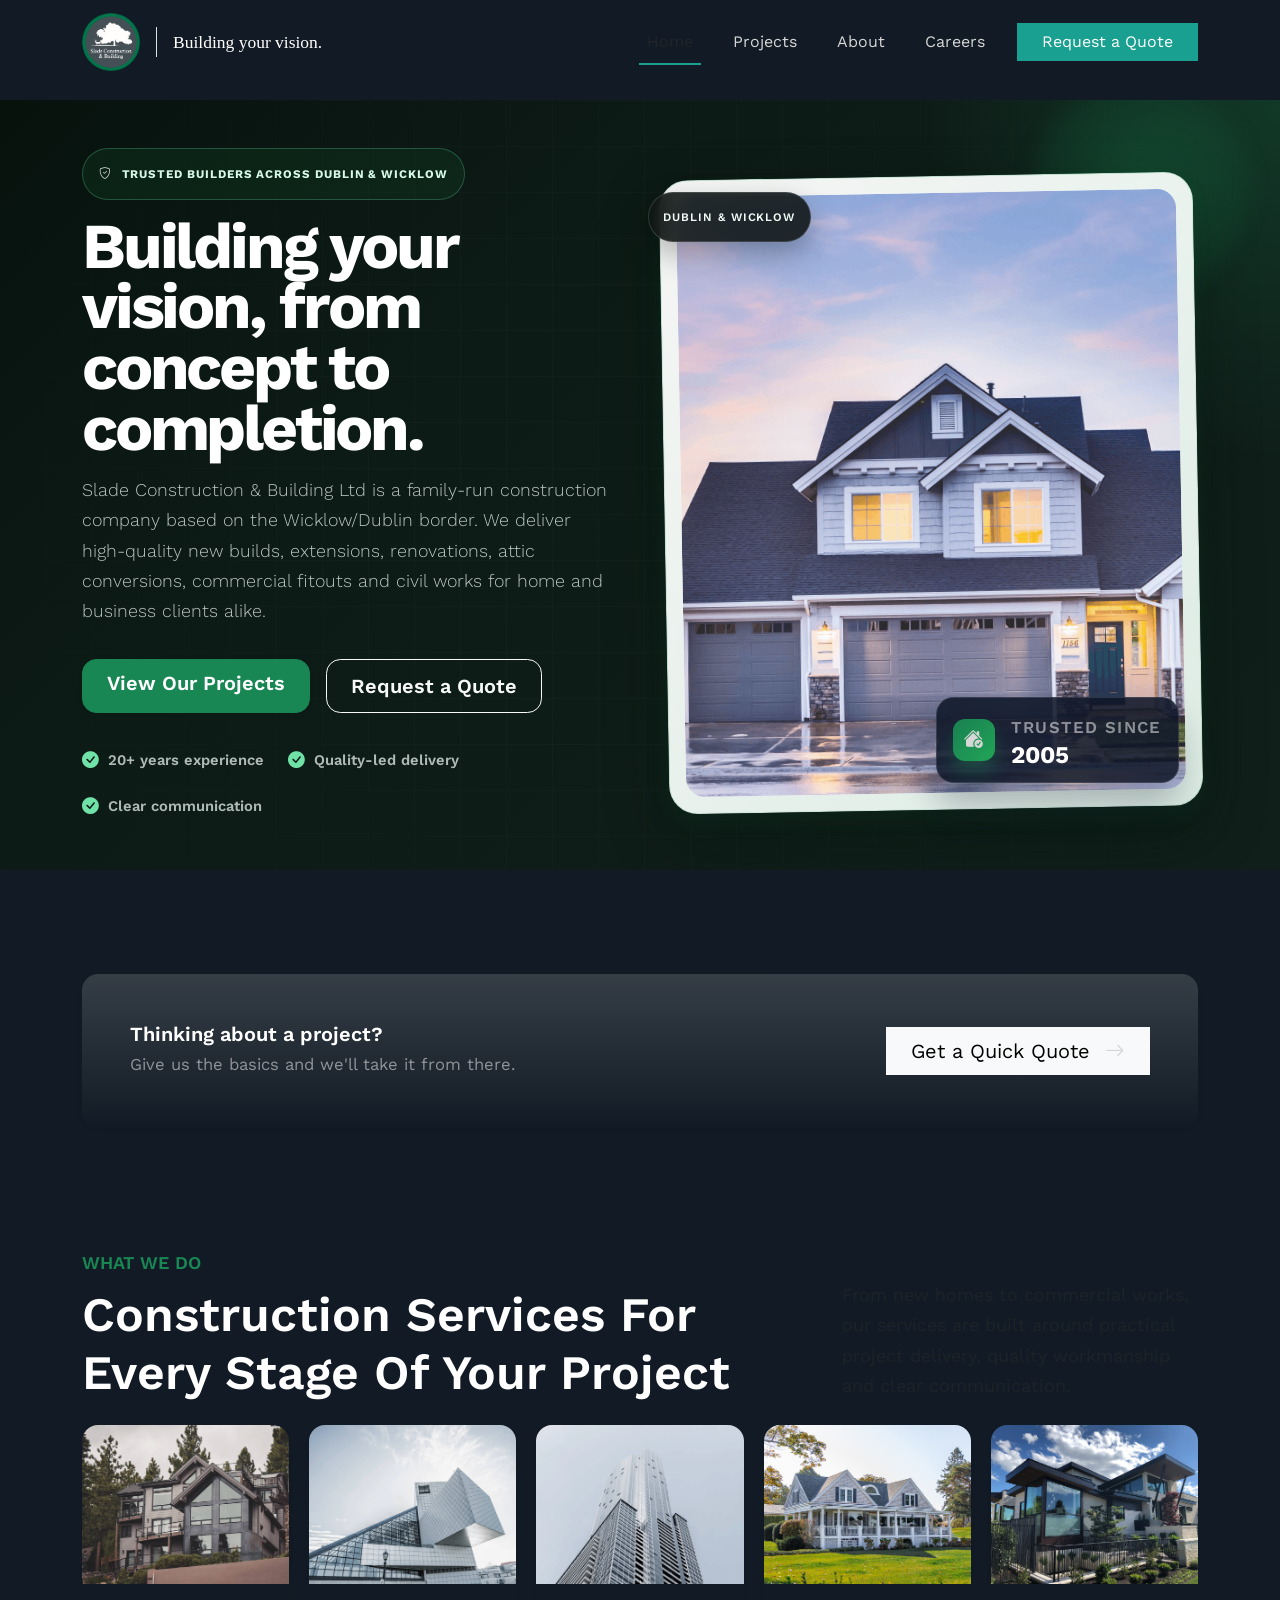
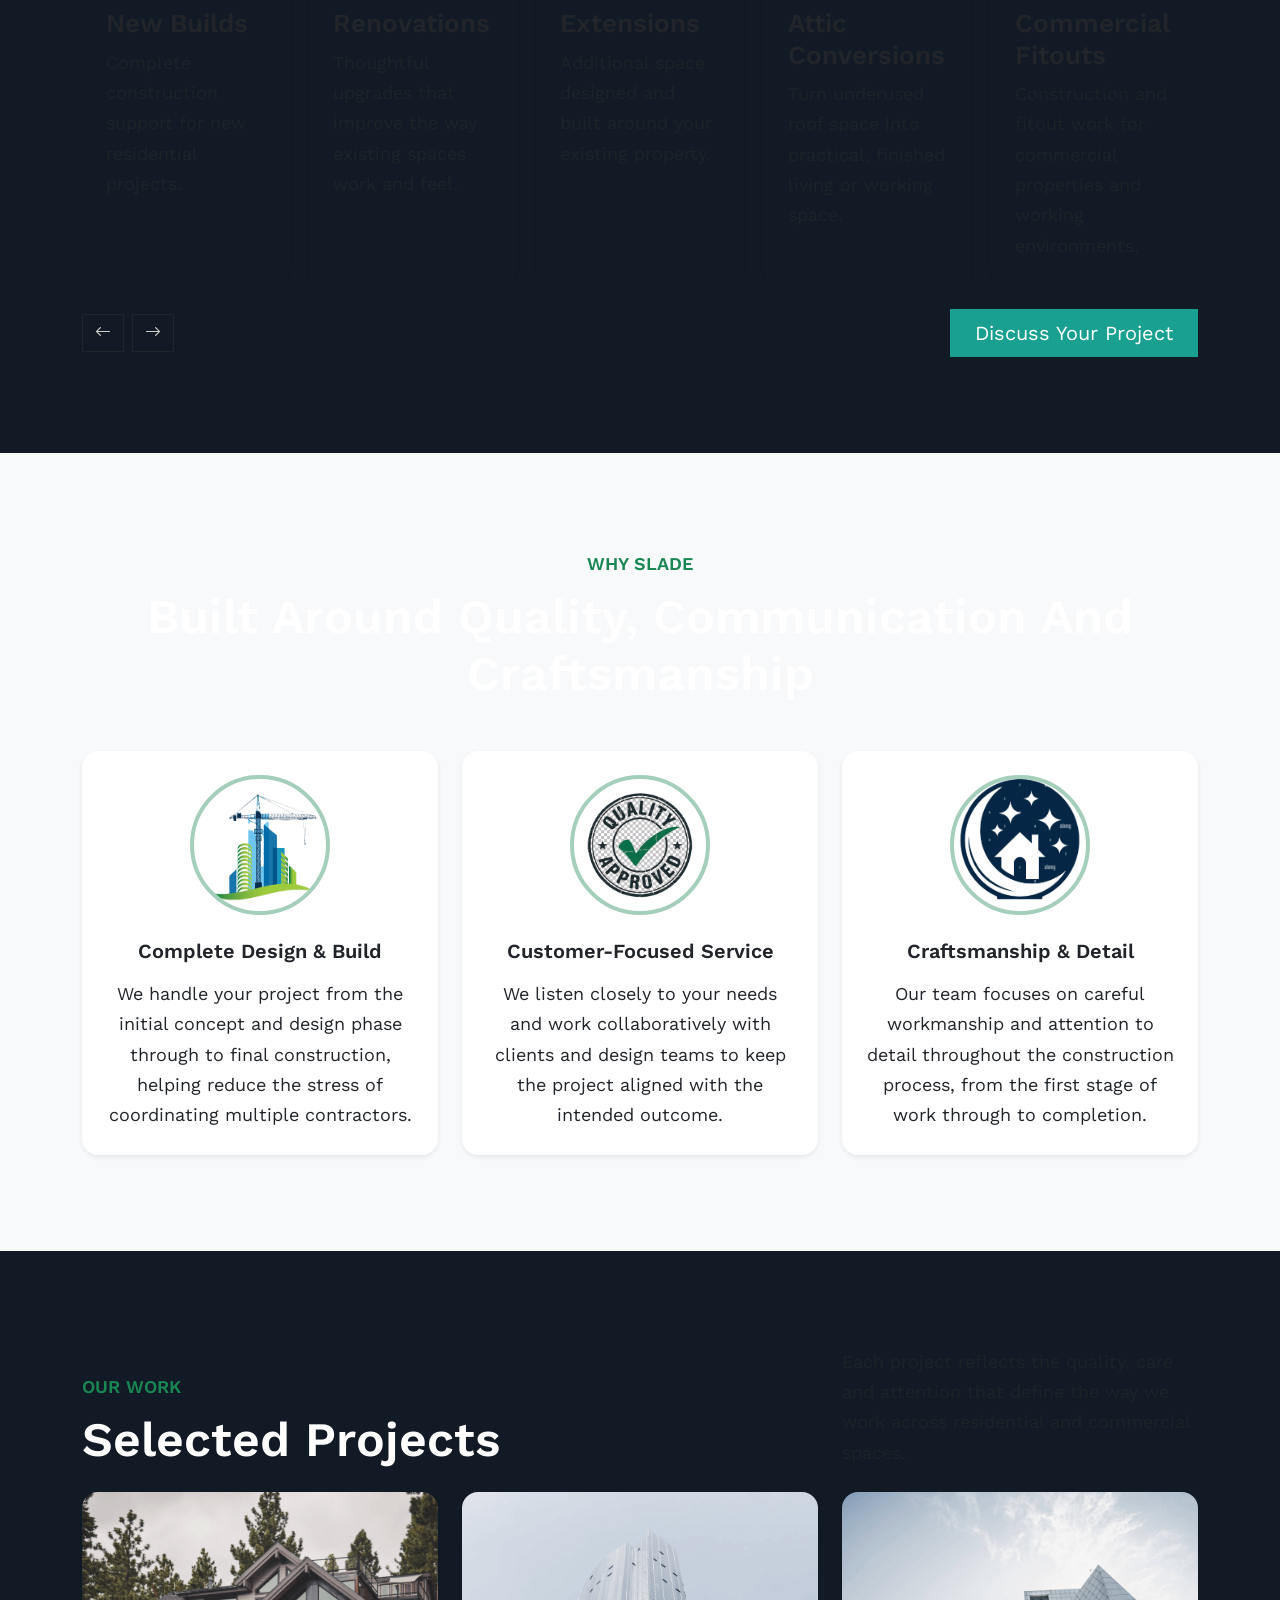
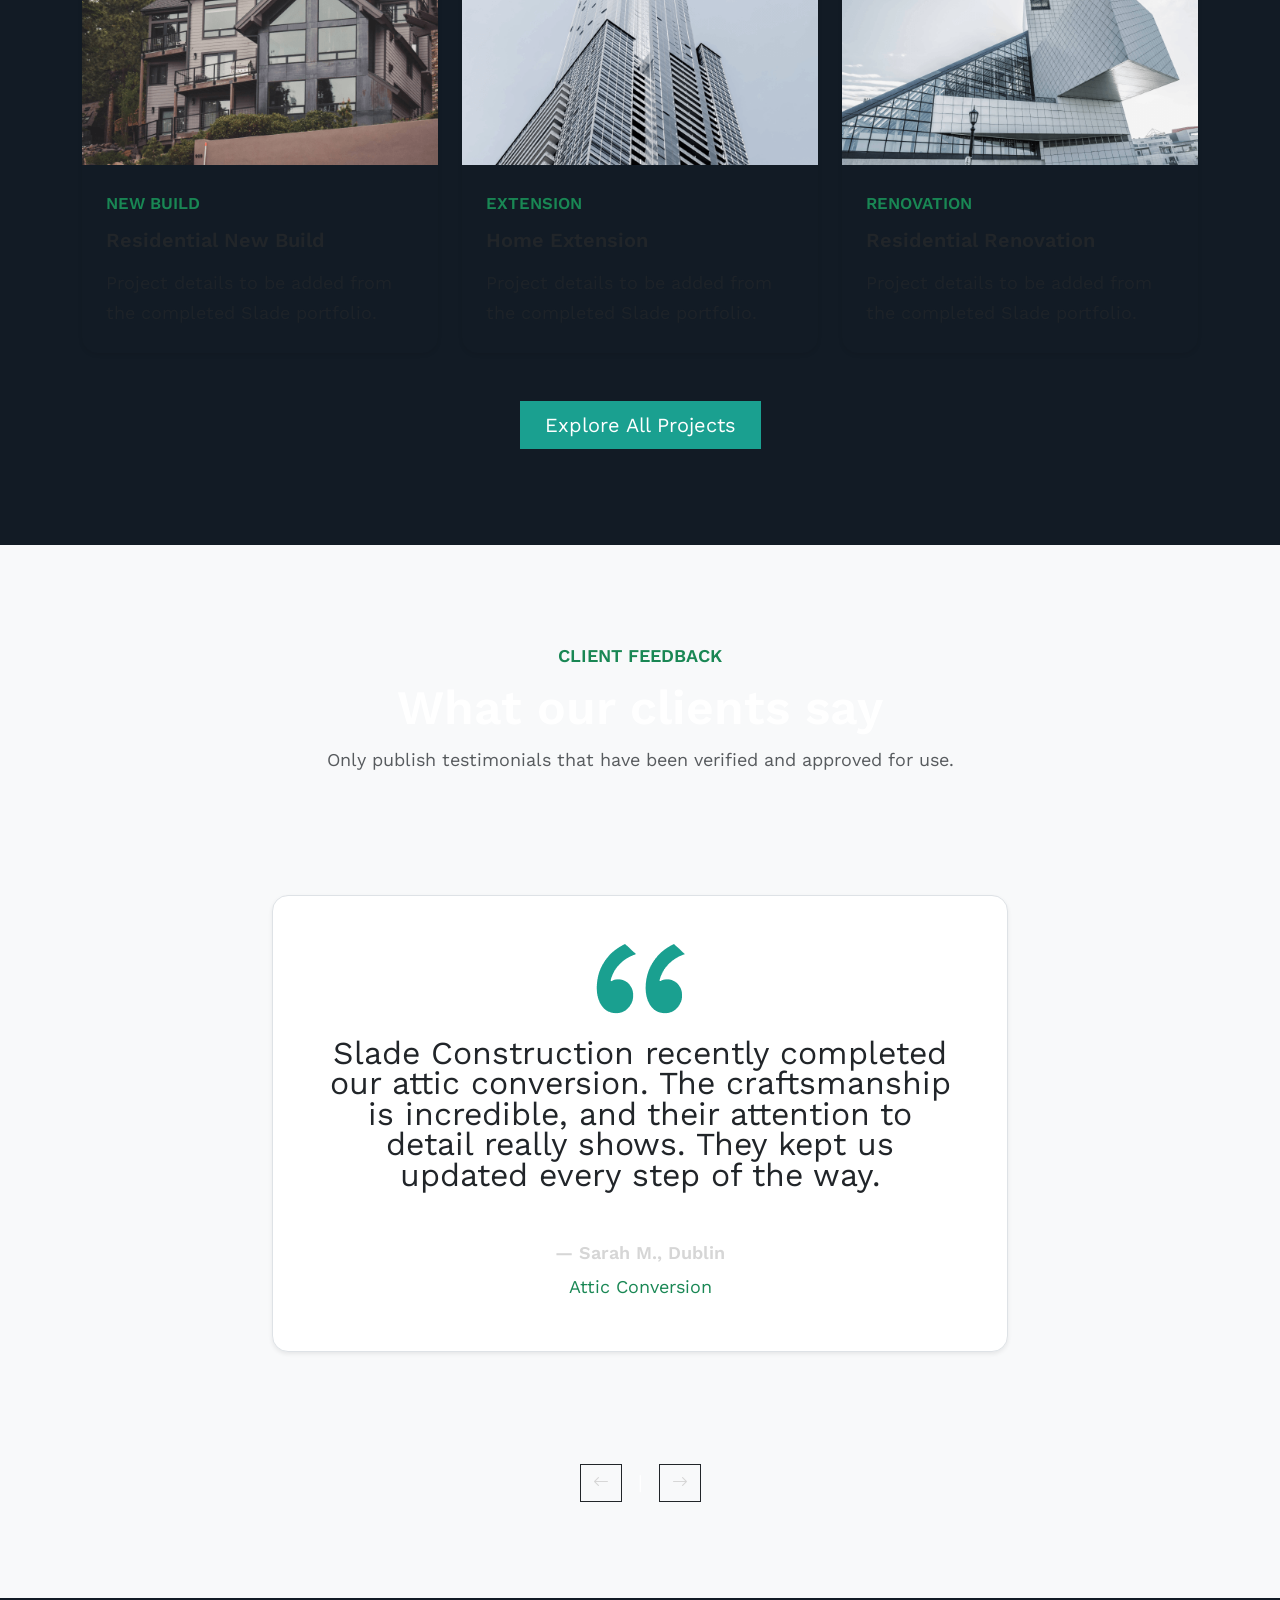
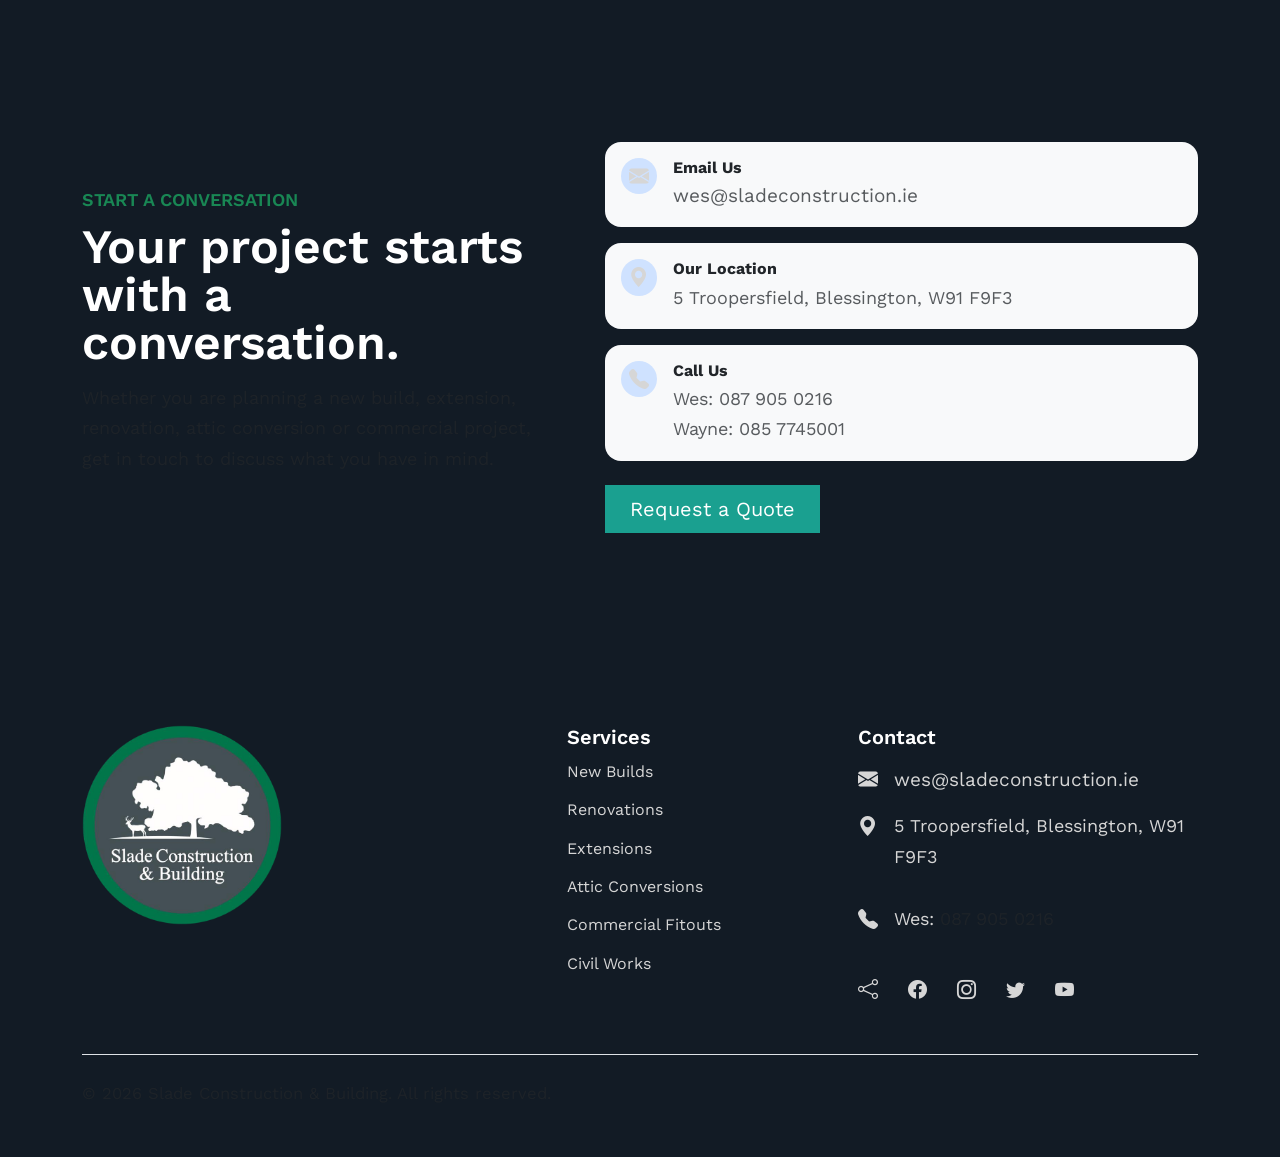
==== commit 8b5b5df8: "fix(index): fix modal and menu display" ====
--- a/public/index.html
+++ b/public/index.html
@@ -34,8 +34,6 @@
   <script src="js/modernizr.js"></script>
   <style>
     .site-logo { max-height: 58px; width: auto; object-fit: contain; }
-
-    .site-header { backdrop-filter: blur(12px); }
 
     .hero-modern {
       position: relative;
@@ -297,7 +295,7 @@
             <div class="hero-visual">
               <div class="hero-visual-tag">Dublin & Wicklow</div>
               <div class="hero-visual-card">
-                <img src="images/billboard.png" alt="Slade Construction & Building project" width="700" height="500">
+                <img src="images/Billboard.png" alt="Slade Construction & Building project" width="700" height="500">
               </div>
               <div class="hero-visual-badge d-flex align-items-center gap-3">
                 <div class="hero-icon"><i class="bi bi-house-check-fill" aria-hidden="true"></i></div>
@@ -882,4 +880,4 @@
 
 </body>
 
-</html>+</html>
--- a/public/style.css
+++ b/public/style.css
@@ -215,7 +215,7 @@
   position: fixed;
   top: 0;
   width: 100%;
-  z-index: 99999;
+  z-index: 1045;
   transition: background 0.3s ease-out;
 }
 
@@ -722,4 +722,4 @@
   color: var(--body-text-color);
   font-size: 30px;
 
-}+}
